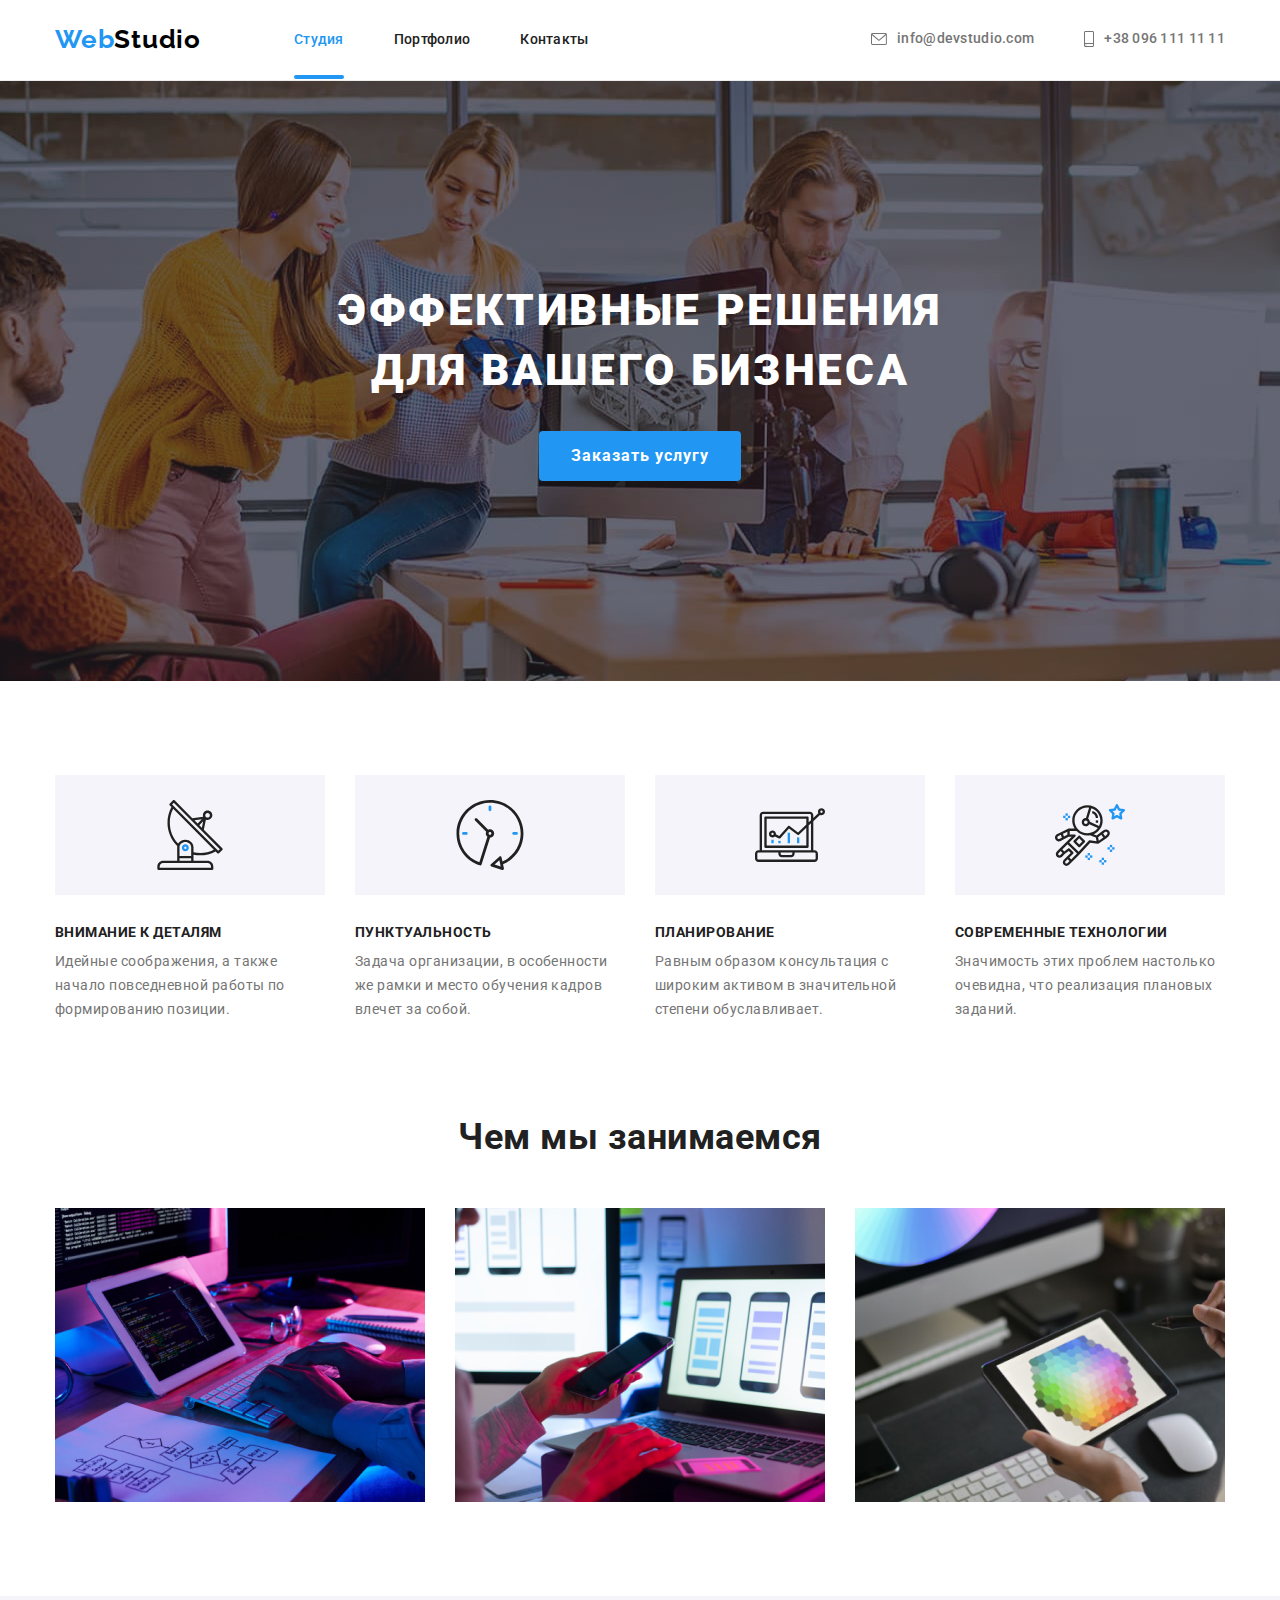
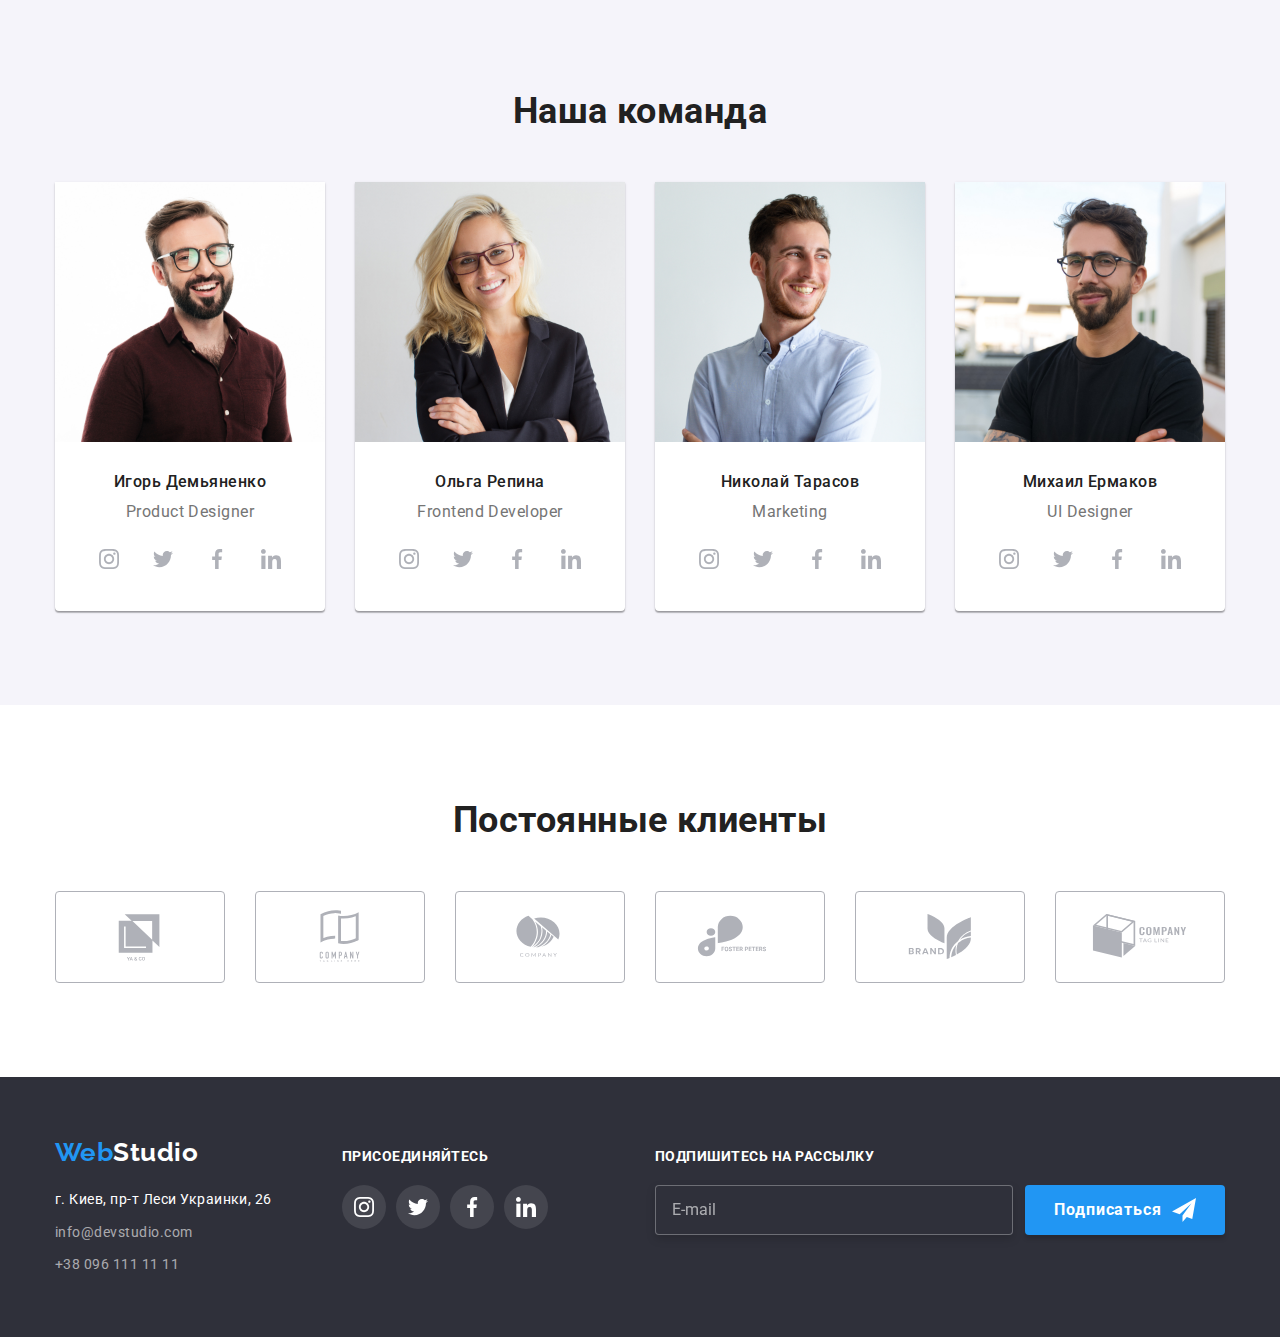
==== index.html @ 2beaefca "New 6" ====
<!DOCTYPE html>
<html lang="ru">

<head>
    <meta charset="UTF-8">
    <meta http-equiv="X-UA-Compatible" content="IE=edge">
    <meta name="viewport" content="width=device-width, initial-scale=1.0">
    <title>WebStudio</title>
    <link rel="preconnect" href="https://fonts.googleapis.com">
    <link rel="preconnect" href="https://fonts.gstatic.com" crossorigin>
    <link href="https://fonts.googleapis.com/css2?family=Raleway:wght@700&family=Roboto:wght@400;500;700;900&display=swap"
        rel="stylesheet">
    <link rel="stylesheet" href="https://cdnjs.cloudflare.com/ajax/libs/modern-normalize/1.1.0/modern-normalize.min.css">    
    <link rel="stylesheet" href="./css/styles.css">
    
</head>

<body>
<!-- Хедер -->    
    <header class="header">
        <div class="container">
            <div class="header-position">
                <div>
                    <a href="./" class="logo"><span class="logo-color">Web</span>Studio</a>
                </div>
                <nav class="nav">
                    <ul class="list-items">
                        <li><a href="./index.html" class="link link-nav current">Студия</a></li>
                        <li><a href="./portfolio.html" class="link link-nav">Портфолио</a></li>
                        <li><a href="" class="link link-nav">Контакты</a></li>
                    </ul>
                </nav>
                <ul class="list-contact">
                        <li>
                            <a href="mailto:info@devstudio.com" class="link link-contact">
                                <svg class="header-icon" width="16" height="12">
                                    <use href="./images/icons/symbol-defs.svg#mail"></use>
                                </svg>
                                info@devstudio.com</a>
                        </li>
                        <li>
                            <a href="tel:+380961111111" class="link link-contact">
                                <svg class="header-icon" width="10" height="16">
                                    <use href="./images/icons/symbol-defs.svg#smartphone"></use>
                                </svg>
                                +38 096 111 11 11</a>
                        </li>
                </ul>
            </div>
        </div>
    </header>

    <main>
<!-- Hero -->
        <section class="hero section">
            <div class="container">
                <h1 class="hero-title">Эффективные решения для вашего бизнеса</h1>
                <button type="button" class="button-service" data-modal-open>Заказать услугу</button>
            </div>
        </section>
<!-- Переваги -->
        <section class="advantage section">
           <div class="container">
                <h2 hidden>Наше преимущество</h2>
                <ul class="advantage-position">
                    <li class="advantage-cards">
                        <div class="advantage-icons">
                            <svg width="70" height="70">
                                <use href="./images/icons/symbol-defs.svg#antenna">
                                </use>
                            </svg>
                        </div>
                        <h3 class="advantage-title">Внимание к деталям</h3>
                        <p class="advantage-text">Идейные соображения, а также начало повседневной работы по формированию позиции.</p>
                    </li>
                    <li class="advantage-cards">
                        <div class="advantage-icons">
                            <svg width="70" height="70">
                                <use href="./images/icons/symbol-defs.svg#clock">
                                </use>
                            </svg>
                        </div>
                        <h3 class="advantage-title">Пунктуальность</h3>
                        <p class="advantage-text">Задача организации, в особенности же рамки и место обучения кадров влечет за собой.
                        </p>
                    </li>
                    <li class="advantage-cards">
                        <div class="advantage-icons">
                            <svg width="70" height="70">
                                <use href="./images/icons/symbol-defs.svg#diagram">
                                </use>
                            </svg>
                        </div>
                        <h3 class="advantage-title">Планирование</h3>
                        <p class="advantage-text">Равным образом консультация с широким активом в значительной степени обуславливает.
                        </p>
                    </li>
                    <li class="advantage-cards">
                        <div class="advantage-icons">
                            <svg width="70" height="70">
                                <use href="./images/icons/symbol-defs.svg#astronaut">
                                </use>
                            </svg>
                        </div>
                        <h3 class="advantage-title">Современные технологии</h3>
                        <p class="advantage-text">Значимость этих проблем настолько очевидна, что реализация плановых заданий.</p>
                    </li>
                </ul>
           </div>
        </section>
<!-- Чим займаємось -->
        <section class="examples section">
            <div class="container">
                <h2 class="examples-title">Чем мы занимаемся</h2>
                <ul class="examples-position">
                    <li>
                        <div class="example-picture">
                            <img src="./images/img1.jpg" alt="Рабочий стол с планшетом" width="370" height="294">
                            <span class="examples-text">Десктопные приложения</span>
                        </div>
                    </li>
                    <li>
                        <div class="example-picture">
                            <img src="./images/img2.jpg" alt="Девушка работает за ноотбуком" width="370" height="294">
                            <span class="examples-text">Мобильные приложения</span>
                        </div>
                        
                    </li>
                    <li>
                        <div class="example-picture">
                            <img src="./images/img3.jpg" alt="Цветовая палитро на планшете" width="370" height="294">
                            <span class="examples-text">Дизайнерские решения</span>
                        </div>
                    </li>
                </ul>
            </div>
        </section>
<!-- Команда -->
        <section class="team section">
            <div class="container">
                <h2 class="team-title">Наша команда</h2>
                <ul class="team-list">
                    <li class="team-member">
                        <img src="./images/img.jpg" lang="en" alt="Product Designer" width="270" height="260">
                        <div class="team-member-position">
                            <h3 class="worker-title">Игорь Демьяненко</h3>
                            <p class="team-text">Product Designer</p>
                            <ul class="member-social-links">
                                <li>
                                    <a href="" class="member-link">
                                        <svg width="20" height="20">
                                            <use href="./images/icons/symbol-defs.svg#instagram">
                                            </use>
                                        </svg>
                                    </a>
                                </li>
                                <li>
                                    <a href="" class="member-link">
                                        <svg width="20" height="20">
                                            <use href="./images/icons/symbol-defs.svg#twitter">
                                            </use>
                                        </svg>
                                    </a>
                                </li>
                                <li>
                                    <a href="" class="member-link">
                                        <svg width="20" height="20">
                                            <use href="./images/icons/symbol-defs.svg#facebook">
                                            </use>
                                        </svg>
                                    </a>
                                </li>
                                <li>
                                    <a href="" class="member-link">
                                        <svg width="20" height="20">
                                            <use href="./images/icons/symbol-defs.svg#linkedin">
                                            </use>
                                        </svg>
                                    </a>
                                </li>
                            </ul>
                        </div>
                    </li>
                    <li class="team-member">
                        <img src="./images/img(1).jpg" lang="en" alt="Frontend Developer" width="270" height="260">
                        <div class="team-member-position">
                            <h3 class="worker-title">Ольга Репина</h3>
                            <p class="team-text">Frontend Developer</p>
                            <ul class="member-social-links">
                                <li>
                                    <a href="" class="member-link">
                                        <svg width="20" height="20">
                                            <use href="./images/icons/symbol-defs.svg#instagram">
                                            </use>
                                        </svg>
                                    </a>
                                </li>
                                <li>
                                    <a href="" class="member-link">
                                        <svg width="20" height="20">
                                            <use href="./images/icons/symbol-defs.svg#twitter">
                                            </use>
                                        </svg>
                                    </a>
                                </li>
                                <li>
                                    <a href="" class="member-link">
                                        <svg width="20" height="20">
                                            <use href="./images/icons/symbol-defs.svg#facebook">
                                            </use>
                                        </svg>
                                    </a>
                                </li>
                                <li>
                                    <a href="" class="member-link">
                                        <svg width="20" height="20">
                                            <use href="./images/icons/symbol-defs.svg#linkedin">
                                            </use>
                                        </svg>
                                    </a>
                                </li>
                            </ul>
                        </div>
                    </li>
                    <li class="team-member">
                        <img src="./images/img(2).jpg" lang="en" alt="Marketing" width="270" height="260">
                        <div class="team-member-position">
                            <h3 class="worker-title">Николай Тарасов</h3>
                            <p class="team-text">Marketing</p>
                            <ul class="member-social-links">
                                <li>
                                    <a href="" class="member-link">
                                        <svg width="20" height="20">
                                            <use href="./images/icons/symbol-defs.svg#instagram">
                                            </use>
                                        </svg>
                                    </a>
                                </li>
                                <li>
                                    <a href="" class="member-link">
                                        <svg width="20" height="20">
                                            <use href="./images/icons/symbol-defs.svg#twitter">
                                            </use>
                                        </svg>
                                    </a>
                                </li>
                                <li>
                                    <a href="" class="member-link">
                                        <svg width="20" height="20">
                                            <use href="./images/icons/symbol-defs.svg#facebook">
                                            </use>
                                        </svg>
                                    </a>
                                </li>
                                <li>
                                    <a href="" class="member-link">
                                        <svg width="20" height="20">
                                            <use href="./images/icons/symbol-defs.svg#linkedin">
                                            </use>
                                        </svg>
                                    </a>
                                </li>
                            </ul>
                        </div>                     
                    </li>
                    <li class="team-member">
                        <img src="./images/img(3).jpg" lang="en" alt="UI Designer" width="270" height="260">
                        <div class="team-member-position">
                            <h3 class="worker-title">Михаил Ермаков</h3>
                            <p class="team-text">UI Designer</p>
                            <ul class="member-social-links">
                                <li>
                                    <a href="" class="member-link">
                                        <svg width="20" height="20">
                                            <use href="./images/icons/symbol-defs.svg#instagram">
                                            </use>
                                        </svg>
                                    </a>
                                </li>
                                <li>
                                    <a href="" class="member-link">
                                        <svg width="20" height="20">
                                            <use href="./images/icons/symbol-defs.svg#twitter">
                                            </use>
                                        </svg>
                                    </a>
                                </li>
                                <li>
                                    <a href="" class="member-link">
                                        <svg width="20" height="20">
                                            <use href="./images/icons/symbol-defs.svg#facebook">
                                            </use>
                                        </svg>
                                    </a>
                                </li>
                                <li>
                                    <a href="" class="member-link">
                                        <svg width="20" height="20">
                                            <use href="./images/icons/symbol-defs.svg#linkedin">
                                            </use>
                                        </svg>
                                    </a>
                                </li>
                            </ul>
                        </div>
                    </li>
                </ul>
            </div>
        </section>
<!-- Постійні клієнти -->
        <section class="clients section">
            <div class="container">
                <h2 class="clients-title">Постоянные клиенты</h2>
                <ul class="regular-customers">
                    <li>
                        <a href="" class="regular-company">
                            <svg width="106" height="60">
                                <use href="./images/icons/symbol-defs.svg#logo2"></use>
                            </svg>
                        </a>
                    </li>
                    <li>
                        <a href="" class="regular-company">
                            <svg width="106" height="60">
                                <use href="./images/icons/symbol-defs.svg#logo1"></use>
                            </svg>
                        </a>
                    </li>
                    <li>
                        <a href="" class="regular-company">
                            <svg width="106" height="60">
                                <use href="./images/icons/symbol-defs.svg#logo3"></use>
                            </svg>
                        </a>
                    </li>
                    <li>
                        <a href="" class="regular-company">
                            <svg width="106" height="60">
                                <use href="./images/icons/symbol-defs.svg#logo4"></use>
                            </svg>
                        </a>
                    </li>
                    <li>
                        <a href="" class="regular-company">
                            <svg width="106" height="60">
                                <use href="./images/icons/symbol-defs.svg#logo5"></use>
                            </svg>
                        </a>
                    </li>
                    <li>
                        <a href="" class="regular-company">
                            <svg width="106" height="60">
                                <use href="./images/icons/symbol-defs.svg#logo6"></use>
                            </svg>
                        </a>
                    </li>
                </ul>
            </div>
        </section>        
    </main>
<!-- Футер -->
    <footer class="footer">
        <div class="container">
            <div class="footer-position">
                <div>
                    <a href="./" class="logo-footer">
                        <span class="logo-color">Web</span>Studio
                    </a>
                    <address>
                        <ul>
                            <li class="address-map">г. Киев, пр-т Леси Украинки, 26</li>
                            <li><a href="mailto:info@devstudio.com" class="address-contact link mail">info@devstudio.com</a></li>
                            <li><a href="tel:+380961111111" class="address-contact link">+38 096 111 11 11</a></li>
                        </ul>
                    </address>
                </div>
                <div class="join">
                    <h2 class="footer-title">присоединяйтесь</h2>
                    <ul class="footer-join-links">
                        <li>
                            <a href="" class="join-link">
                                <svg width="20" height="20">
                                    <use href="./images/icons/symbol-defs.svg#instagram">
                                    </use>
                                </svg>
                            </a>
                        </li>
                        <li>
                            <a href="" class="join-link">
                                <svg width="20" height="20">
                                    <use href="./images/icons/symbol-defs.svg#twitter">
                                    </use>
                                </svg>
                            </a>
                        </li>
                        <li>
                            <a href="" class="join-link">
                                <svg width="20" height="20">
                                    <use href="./images/icons/symbol-defs.svg#facebook">
                                    </use>
                                </svg>
                            </a>
                        </li>
                        <li>
                            <a href="" class="join-link">
                                <svg width="20" height="20">
                                    <use href="./images/icons/symbol-defs.svg#linkedin">
                                    </use>
                                </svg>
                            </a>
                        </li>
                    </ul>
                </div>
                <div class="subscribe">
                    <h2 class="footer-title">Подпишитесь на рассылку</h2>
                    <form class="subscribe-form" name="subscribe-form" autocomplete="on">
                        <input class="input-footer" name="subscribe" type="email" placeholder="E-mail">
                        <button type="submit" class="button-subscribe">Подписаться
                            <svg class="send-icon" width="24" height="24">
                                <use href="./images/icons/symbol-defs.svg#send"></use>
                            </svg>
                        </button>
                    </form>
                </div>
            </div>
        </div>
    </footer>
<!-- Модалка -->    
    <div class="backdrop is-hidden" data-modal>
        <div class="modal">
            <button type="button" class="modal-close-btn" data-modal-close>
                <svg width="11" height="11">
                    <use href="./images/icons/symbol-defs.svg#vector"></use>
                </svg>
            </button>
        </div>
    </div>

    <script src="./js/modal.js"></script>
</body>

</html>
---- css/styles.css ----
:root {
    --main-color: #2196F3;
    --black-color: #212121;
    --main-white: #FFFFFF;
    --text-gray: #757575;
    --background-main: #E5E5E5;
    --background-secondary: #2F303A;
    --cubic-main: cubic-bezier(0.4, 0, 0.2, 1);
}

.link.current {
    color: var(--main-color);
    position: relative;
    padding: 32px 0;
}

.current::after {
    position: absolute;
    display: block;
    content: "";
    background: var(--main-color);
    border-radius: 2px;
    width: 100%;
    height: 4px;
    bottom: 0;
}

ul,
ol {
    list-style: none;
    padding: 0;
    margin: 0;
}

p,
h1,
h2,
h3,
h4,
h5,
h6 {
    margin: 0;
    padding: 0;
}

img {
    display: block;
    max-width: 100%;
    height: auto;
}

.container {
    width: 1200px;
    padding-left: 15px;
    padding-right: 15px;
    margin-right: auto;
    margin-left: auto;
}

/* Body */

body {
    font-family: 'Roboto', sans-serif;
    letter-spacing: 0.03em;
    background-color: var(--main-white);
    color: var(--black-color);
}

.section {
    padding-top: 94px;
    padding-bottom: 94px;
}

/* Посилання */

.link {
    text-decoration: none;
    transition: color 250ms var(--cubic-main);
}

.link:hover,
.link:focus {
    color: var(--main-color);
}

/* Хедер */

.nav {
    display: flex;
}

.header {
    padding-top: 24px;
    padding-bottom: 25px;
    border-bottom: 1px solid #ececec;
}

.header-position {
    display: flex;
    align-items: center;
}

.link-nav {
    color: var(--black-color);
    font-family: 'Roboto', sans-serif;
    font-weight: 500;
    font-size: 14px;
    line-height: 1.14;
    letter-spacing: 0.02em;
}


.link-contact {
    font-family: 'Roboto';
    font-weight: 500;
    font-size: 14px;
    line-height: 1.14;
    letter-spacing: 0.02em;
    color: var(--text-gray);

    display: flex;
    align-items: center;
}

.header-icon {
    fill: var(--text-gray);
    margin-right: 10px;
}


.link-contact:hover .header-icon,
.link-contact:focus .header-icon {
    fill: var(--main-color);
}

.list-contact {
    display: flex;
    gap: 50px;
    margin-left: auto;
}

.list-items {
    display: flex;
    align-items: center; 
    gap: 50px;   
}



/* Logo */
.logo-color {
    color: var(--main-color);
}

.logo {
    display: flex;
    align-items: center;
    margin-right: 93px;

    font-family: 'Raleway', sans-serif;
    font-weight: 700;
    font-size: 26px;
    line-height: 1.19;
    letter-spacing: 0.03em;
    color: #000000;
    text-decoration: none;
}

/* Hero */

.hero {
    letter-spacing: 0.06em;
    padding-top: 200px;
    padding-bottom: 200px;
    background:linear-gradient(rgba(47, 48, 58, 0.4), rgba(47, 48, 58, 0.4)), url(../images/hero-bg.jpg);
    background-repeat: no-repeat;
    background-position: center;
    background-size: cover;
    max-width: 1600px;
    margin: auto;

}


.hero-title {
    font-weight: 900;
    font-size: 44px;
    line-height: 1.36;
    margin-right: auto;
    margin-left: auto;
    text-align: center;
    text-transform: uppercase;
    color: var(--main-white);
    margin-bottom: 30px;
    max-width: 696px;
    letter-spacing: 0.06em;
}

.button-service {
    font-weight: 700;
    font-size: 16px;
    line-height: 1.87;
    letter-spacing: 0.06em;
    min-width: 200px;
    display: block;
    color: var(--main-white);
    background-color: var(--main-color);
    
    
    border-radius: 4px;
    border: none;
    padding: 10px 32px;
    margin: 0 auto;

    cursor: pointer;

    transition: box-shadow 250px var(--cubic-main);
}

.button-service:hover {
    box-shadow: 0px 4px 4px rgba(0, 0, 0, 0.15);
}

/* Переваги */

.advantage {
    padding-bottom: 0;
}

.advantage-position {
    display: flex;
    flex-wrap: wrap;
    gap: 30px;
}

.advantage-cards {
    width: 270px;
}

.advantage-title {
    font-weight: 700;
    font-size: 14px;
    line-height: 1.14;
    text-transform: uppercase;

    margin-bottom: 10px;
}

.advantage-text {
    font-size: 14px;
    line-height: 1.71;
    
    color: var(--text-gray);
}

.advantage-icons {
    display: flex;
    justify-content: center;
    align-items: center;

    margin-bottom: 30px;
    width: 270px;
    height: 120px;
    background-color: #F5F4FA;
}

/* Чим займаємось */

.examples-title {
    font-weight: 700;
    font-size: 36px;
    line-height: 1.17;
    text-align: center;

    margin-bottom: 50px;
}

.examples-position {
    display: flex;
    justify-content: space-between;
    gap: 30px;
}

.example-picture {
    position: relative;
    overflow: hidden;
}

.examples-text {
    position: absolute;
    display: flex;
    justify-content: center;
    align-items: center;
    left: 0;
    width: 100%;
    padding: 27px 0;

    font-weight: 700;
    font-size: 14px;
    line-height: 1.14;
    text-transform: uppercase;
    
    color: var(--main-white);
    background: rgba(47, 48, 58, 0.8);
    transition: transform 250ms var(--cubic-main);
}

.example-picture:hover .examples-text {
    transform: translateY(-100%);
}

/* Команда */

.team {
    background-color: #F5F4FA;
}

.team-title {
    font-weight: 700;
    font-size: 36px;
    line-height: 1.17;
    text-align: center;

    margin-bottom: 50px;
}

.team-list {
    background-color: #F5F4FA;
    display: flex;
    gap: 30px;
}

.team-member-position {
    padding-top: 30px;
    padding-bottom: 30px;
    padding-left: 32px;
    padding-right: 32px;
}

.team-member {
    background: var(--main-white);
    width: 270px;
    box-shadow: 0px 1px 3px rgba(0, 0, 0, 0.12), 0px 1px 1px rgba(0, 0, 0, 0.14), 0px 2px 1px rgba(0, 0, 0, 0.2);
    border-radius: 0px 0px 4px 4px;
}

.worker-title {
    font-weight: 500;
    font-size: 16px;
    line-height: 1.19;
    text-align: center;

    margin-bottom: 10px;
}

.team-text {
    font-size: 16px;
    line-height: 1.19;
    text-align: center;
    
    color: var(--text-gray);
}

.member-social-links {
    display: flex;
    gap: 10px;
    justify-content: space-between;
    margin-top: 16px;
}

.member-link {
    display: flex;
    justify-content: center;
    align-items: center;
    width: 44px;
    height: 44px;
    background-color: var(--main-white);
    border-radius: 50%;
    fill: #AFB1B8;

    transition: background-color 250ms var(--cubic-main),
    fill 250ms var(--cubic-main),
    border-radius 250ms var(--cubic-main);
}

.member-link:hover,
.member-link:focus {
    background-color: var(--main-color);
    fill: var(--main-white);
    
}

/* Постійні клієнти */

.clients-title {
    font-weight: 700;
    font-size: 36px;
    line-height: 1.17;
    text-align: center;

    margin-bottom: 50px;
}

.regular-customers {
    display: flex;
    justify-content: space-between;
    align-items: center;
    gap: 30px;
}

.regular-company {
    display: flex;
    justify-content: center;
    align-items: center;

    fill: #AFB1B8;
    width: 170px;
    height: 92px;
    border: 1px solid #AFB1B8;
    border-radius: 4px;

    transition: fill 250ms var(--cubic-main),border-color 250ms var(--cubic-main);
}

.regular-company:hover,
.regular-company:focus {
    fill: var(--main-color);
    border-color: var(--main-color);
}

/* Футер */

footer {
    background-color: var(--background-secondary);
}

.footer {
    padding-top: 60px;
    padding-bottom: 60px;
}

.footer-position {
    display: flex;
    align-items: baseline;
}

.logo-footer {
    font-family: 'Raleway', sans-serif;
    font-weight: 700;
    font-size: 26px;
    line-height: 1.19;
    color: var(--main-white);
    text-decoration: none;
    display: block;

    margin-bottom: 20px;
}

.address-map {
    font-family: 'Roboto', sans-serif;
    font-size: 14px;
    line-height: 1.71;
    font-style: normal;
        
    color: var(--main-white);
    margin-bottom: 9px;
}

.address-contact {
    font-family: 'Roboto';
    font-size: 14px;
    line-height: 1.71;
    font-style: normal;
    color:rgba(255, 255, 255, 0.6);

    display: block;
}

.mail {
    margin-bottom: 9px;
}

.footer-title {
    font-size: 14px;
    line-height: 1.14;
    text-transform: uppercase;
    margin-bottom: 20px;
    
    color: var(--main-white);
}

.join {
    margin-left: 70px;
}

.footer-join-links {
    display: flex;
    gap: 10px;

}

.join-link {
    display: flex;
    justify-content: center;
    align-items: center;
    width: 44px;
    height: 44px;
    background-color: rgba(255, 255, 255, 0.1);
    border-radius: 50%;
    
    fill: var(--main-white);

    transition: background-color 250ms var(--cubic-main);
}

.join-link:hover,
.join-link:focus {
    background-color: var(--main-color);
}

.input-footer {
    padding-top: 15px;
    padding-bottom: 15px;
    padding-left: 16px;
    width: 358px;
    background-color: var(--background-secondary);

    border: 1px solid rgba(255, 255, 255, 0.3);
    filter: drop-shadow(0px 4px 4px rgba(0, 0, 0, 0.15));
    border-radius: 4px;
}

.input-footer::placeholder {
    font-size: 16px;
    line-height: 1.25;
    
     color: rgba(255, 255, 255, 0.6);
}

.subscribe {
    display: flex;
    flex-flow: column;
    margin-left: auto;
}

.subscribe-form {
    display: flex;
}

.button-subscribe {
    display: flex;
    justify-content: center;
    align-items: center;

    font-weight: 700;
    font-size: 16px;
    line-height: 1.88;
    letter-spacing: 0.06em;
    border: none;
    width: 200px;
    height: 50px;
    margin-left: 12px;
    
    box-shadow: 0px 4px 4px rgba(0, 0, 0, 0.15);
    border-radius: 4px;
    color: #FFFFFF;
    background-color: var(--main-color);
}

.send-icon {
    margin-left: 10px;
}

/* Кнопки фільтрації */

.portfolio-button {
    font-family: inherit;
    font-weight: 500;
    font-size: 16px;
    line-height: 1.6;
    text-align: center;
    
    color: var(--black-color);
    background-color: #F5F4FA;

    border-radius: 4px;
    border: none;
    padding: 6px 22px;

    cursor: pointer;

    transition: color 250ms var(--cubic-main),
    background-color 250ms var(--cubic-main),
    box-shadow 250ms var(--cubic-main);
}

.filter-button {
    display: flex;
    justify-content: center;
    gap: 8px;
    margin-bottom: 50px;
}

.portfolio-button.active {
    color: var(--main-white);
    background-color: var(--main-color);
    box-shadow: 0px 3px 1px rgba(0, 0, 0, 0.1), 0px 1px 2px rgba(0, 0, 0, 0.08), 0px 2px 2px rgba(0, 0, 0, 0.12);
}

.portfolio-button:hover,
.portfolio-button:focus {
    color: var(--main-white);
    background-color: var(--main-color);
    box-shadow: 0px 3px 1px rgba(0, 0, 0, 0.1), 0px 1px 2px rgba(0, 0, 0, 0.08), 0px 2px 2px rgba(0, 0, 0, 0.12);
}

/* Приклади */

.example {
    display: flex;
    flex-wrap: wrap;

    gap: 30px;
}

.example-card {
    width: 370px;
    height: 404px;
    border: 1px solid #EEEEEE;
    transition: box-shadow 250ms var(--cubic-main);
}

.example-card:hover,
.example-card:focus {
    box-shadow: 0px 1px 1px rgba(0, 0, 0, 0.12), 0px 4px 4px rgba(0, 0, 0, 0.06), 1px 4px 6px rgba(0, 0, 0, 0.16);
}

.example-title {
    font-weight: 700;
    font-size: 18px;
    line-height: 2;
    letter-spacing: 0.06em;
    margin-bottom: 4px;
}

.example-text {
    font-size: 16px;
    line-height: 1.88;

    color: var(--text-gray);
}

.example-images {
    position: relative;
    overflow: hidden;
}

.text-on-animation {
    position: absolute;

    font-size: 18px;
    line-height: 1.56;
    height: 100%;
    padding: 63px 24px;

    color: var(--main-white);
    background: rgba(33, 150, 243, 0.9);

    transition: transform 250ms var(--cubic-main);
}

.example-card:hover .text-on-animation {
    transform: translateY(-100%);
}

.link-example-card {
    text-decoration: none;
    color: var(--black-color);
}

.example-card-position {
    padding-top: 20px;
    padding-bottom: 20px;
    padding-left: 24px;
    padding-right: 24px;
}

.backdrop {
    position: fixed;
    top: 0;
    left: 0;
    width: 100%;
    height: 100%;
    background: rgba(0, 0, 0, 0.2);
    opacity: 1;
    transition: opacity 250ms var(--cubic-main);
}

.backdrop.is-hidden {
    opacity: 0;
    pointer-events: none;
    visibility: hidden;
}

.backdrop.is-hidden .modal {
    transform: translate(-50%, -50%) scale(0.8);
}

.modal {
    position: absolute;
    top: 50%;
    left: 50%;

    min-width: 528px;
    min-height: 581px;
    background: #FFFFFF;
    box-shadow: 0px 1px 3px rgba(0, 0, 0, 0.12), 0px 1px 1px rgba(0, 0, 0, 0.14), 0px 2px 1px rgba(0, 0, 0, 0.2);
    border-radius: 4px;

    opacity: 1;
    transform: translate(-50%, -50%) scale(1);
    transition: transform 250ms var(--cubic-main);
}

.modal-close-btn {
    position: absolute;
    top: 8px;
    right: 8px;

    border: 1px solid rgba(0, 0, 0, 0.1);
    border-radius: 50%;
    background-color: var(--main-white); 
    fill: #000000;
    height: 30px;
    width: 30px;
}
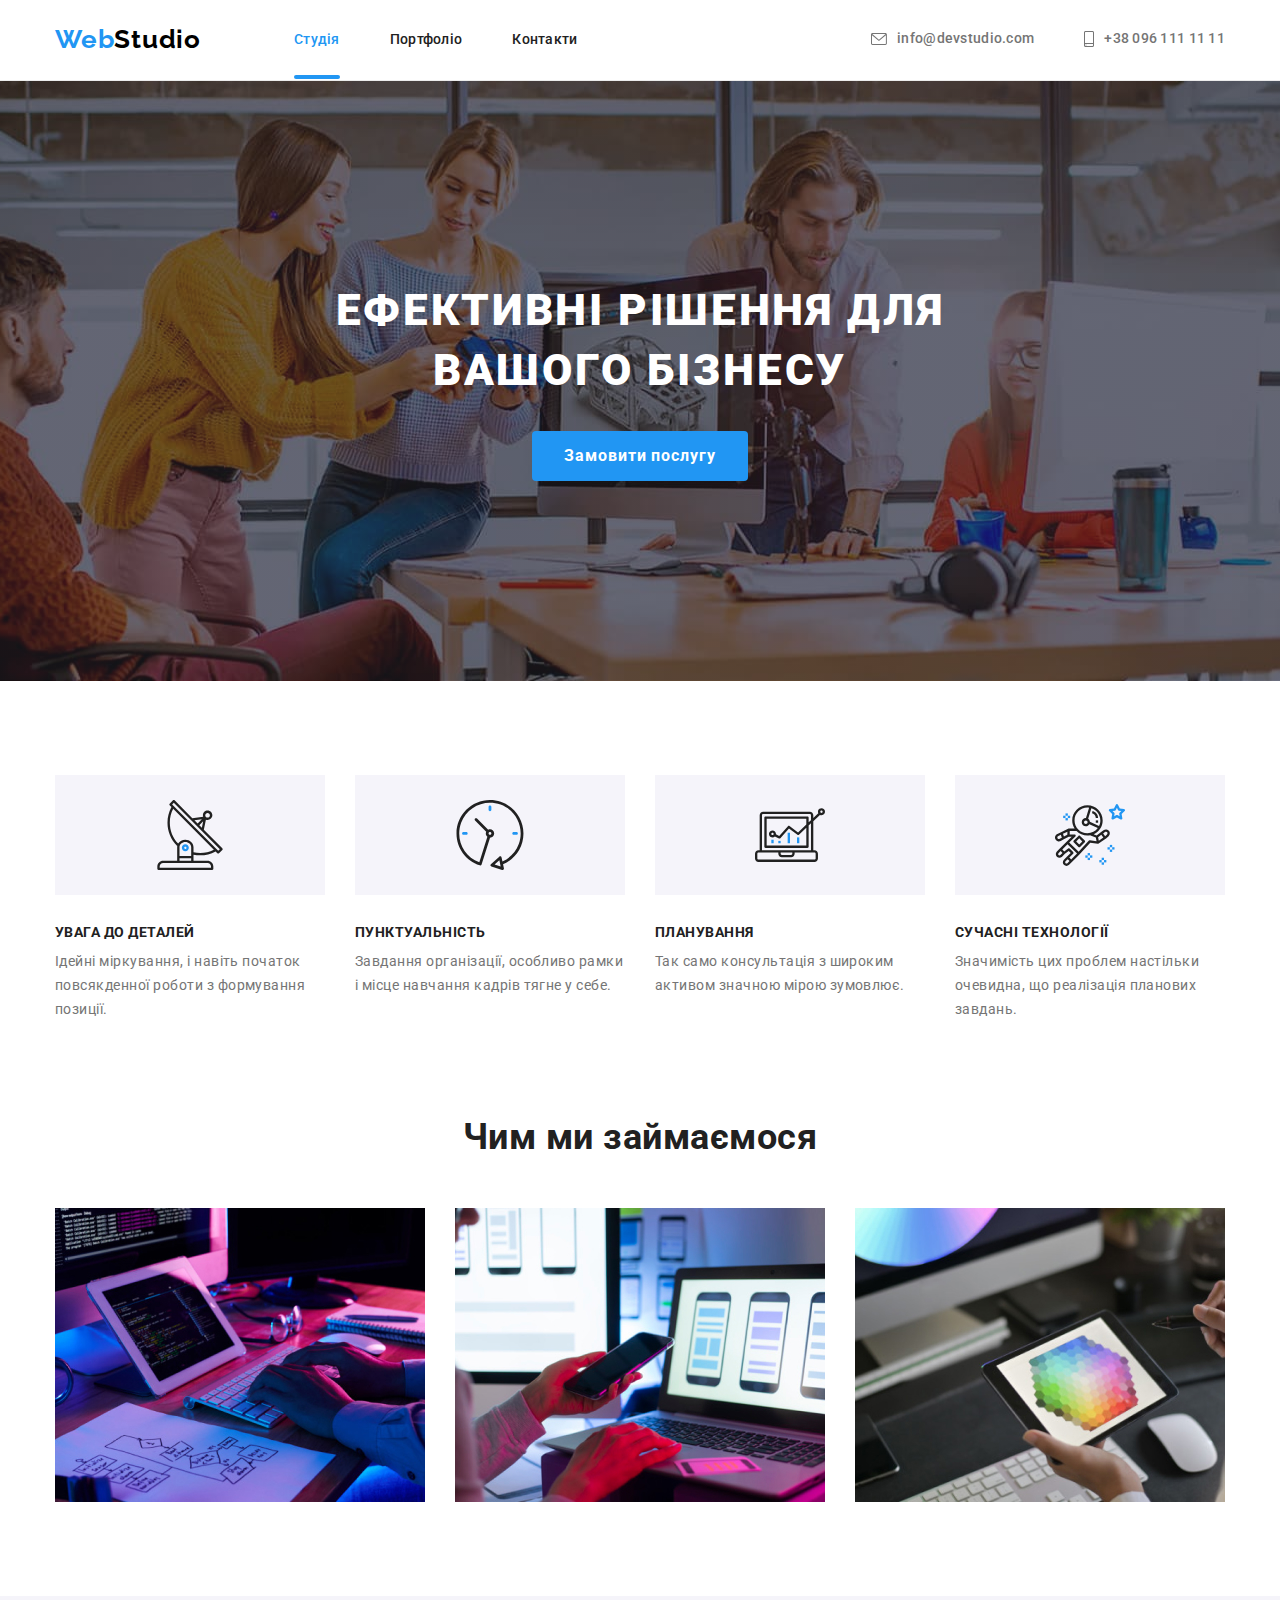
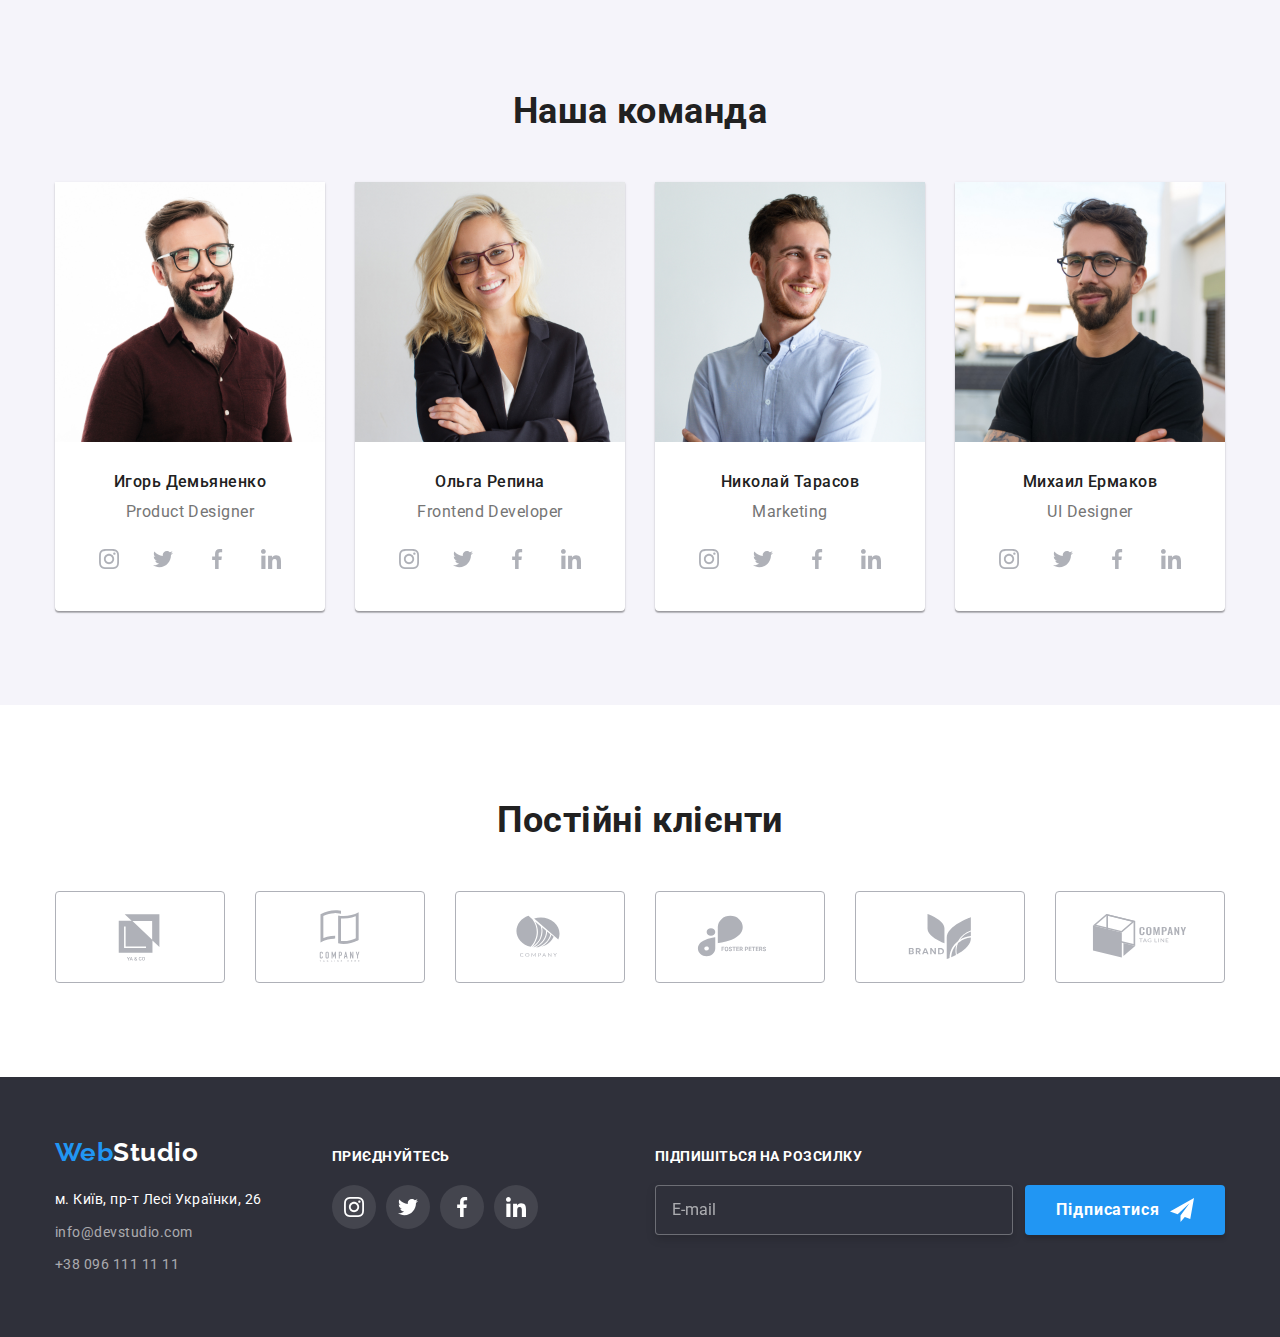
==== commit cd554618: "Update" ====
--- a/index.html
+++ b/index.html
@@ -1,5 +1,5 @@
 <!DOCTYPE html>
-<html lang="ru">
+<html lang="uk">
 
 <head>
     <meta charset="UTF-8">
@@ -25,9 +25,9 @@
                 </div>
                 <nav class="nav">
                     <ul class="list-items">
-                        <li><a href="./index.html" class="link link-nav current">Студия</a></li>
-                        <li><a href="./portfolio.html" class="link link-nav">Портфолио</a></li>
-                        <li><a href="" class="link link-nav">Контакты</a></li>
+                        <li><a href="./index.html" class="link link-nav current">Студія</a></li>
+                        <li><a href="./portfolio.html" class="link link-nav">Портфоліо</a></li>
+                        <li><a href="" class="link link-nav">Контакти</a></li>
                     </ul>
                 </nav>
                 <ul class="list-contact">
@@ -54,14 +54,14 @@
 <!-- Hero -->
         <section class="hero section">
             <div class="container">
-                <h1 class="hero-title">Эффективные решения для вашего бизнеса</h1>
-                <button type="button" class="button-service" data-modal-open>Заказать услугу</button>
+                <h1 class="hero-title">Ефективні рішення для вашого бізнесу</h1>
+                <button type="button" class="button-service" data-modal-open>Замовити послугу</button>
             </div>
         </section>
 <!-- Переваги -->
         <section class="advantage section">
            <div class="container">
-                <h2 hidden>Наше преимущество</h2>
+                <h2 hidden>Наша перевага</h2>
                 <ul class="advantage-position">
                     <li class="advantage-cards">
                         <div class="advantage-icons">
@@ -70,8 +70,8 @@
                                 </use>
                             </svg>
                         </div>
-                        <h3 class="advantage-title">Внимание к деталям</h3>
-                        <p class="advantage-text">Идейные соображения, а также начало повседневной работы по формированию позиции.</p>
+                        <h3 class="advantage-title">УВАГА ДО ДЕТАЛЕЙ</h3>
+                        <p class="advantage-text">Ідейні міркування, і навіть початок повсякденної роботи з формування позиції.</p>
                     </li>
                     <li class="advantage-cards">
                         <div class="advantage-icons">
@@ -80,8 +80,8 @@
                                 </use>
                             </svg>
                         </div>
-                        <h3 class="advantage-title">Пунктуальность</h3>
-                        <p class="advantage-text">Задача организации, в особенности же рамки и место обучения кадров влечет за собой.
+                        <h3 class="advantage-title">ПУНКТУАЛЬНІСТЬ</h3>
+                        <p class="advantage-text">Завдання організації, особливо рамки і місце навчання кадрів тягне у себе.
                         </p>
                     </li>
                     <li class="advantage-cards">
@@ -91,8 +91,8 @@
                                 </use>
                             </svg>
                         </div>
-                        <h3 class="advantage-title">Планирование</h3>
-                        <p class="advantage-text">Равным образом консультация с широким активом в значительной степени обуславливает.
+                        <h3 class="advantage-title">ПЛАНУВАННЯ</h3>
+                        <p class="advantage-text">Так само консультація з широким активом значною мірою зумовлює.
                         </p>
                     </li>
                     <li class="advantage-cards">
@@ -102,8 +102,8 @@
                                 </use>
                             </svg>
                         </div>
-                        <h3 class="advantage-title">Современные технологии</h3>
-                        <p class="advantage-text">Значимость этих проблем настолько очевидна, что реализация плановых заданий.</p>
+                        <h3 class="advantage-title">СУЧАСНІ ТЕХНОЛОГІЇ</h3>
+                        <p class="advantage-text">Значимість цих проблем настільки очевидна, що реалізація планових завдань.</p>
                     </li>
                 </ul>
            </div>
@@ -111,25 +111,25 @@
 <!-- Чим займаємось -->
         <section class="examples section">
             <div class="container">
-                <h2 class="examples-title">Чем мы занимаемся</h2>
+                <h2 class="examples-title">Чим ми займаємося</h2>
                 <ul class="examples-position">
                     <li>
                         <div class="example-picture">
                             <img src="./images/img1.jpg" alt="Рабочий стол с планшетом" width="370" height="294">
-                            <span class="examples-text">Десктопные приложения</span>
+                            <span class="examples-text">Десктопні додатки</span>
                         </div>
                     </li>
                     <li>
                         <div class="example-picture">
                             <img src="./images/img2.jpg" alt="Девушка работает за ноотбуком" width="370" height="294">
-                            <span class="examples-text">Мобильные приложения</span>
+                            <span class="examples-text">Мобільні додатки</span>
                         </div>
                         
                     </li>
                     <li>
                         <div class="example-picture">
                             <img src="./images/img3.jpg" alt="Цветовая палитро на планшете" width="370" height="294">
-                            <span class="examples-text">Дизайнерские решения</span>
+                            <span class="examples-text">Дизайнерські рішення</span>
                         </div>
                     </li>
                 </ul>
@@ -310,7 +310,7 @@
 <!-- Постійні клієнти -->
         <section class="clients section">
             <div class="container">
-                <h2 class="clients-title">Постоянные клиенты</h2>
+                <h2 class="clients-title">Постійні клієнти</h2>
                 <ul class="regular-customers">
                     <li>
                         <a href="" class="regular-company">
@@ -368,14 +368,14 @@
                     </a>
                     <address>
                         <ul>
-                            <li class="address-map">г. Киев, пр-т Леси Украинки, 26</li>
+                            <li class="address-map">м. Київ, пр-т Лесі Українки, 26</li>
                             <li><a href="mailto:info@devstudio.com" class="address-contact link mail">info@devstudio.com</a></li>
                             <li><a href="tel:+380961111111" class="address-contact link">+38 096 111 11 11</a></li>
                         </ul>
                     </address>
                 </div>
                 <div class="join">
-                    <h2 class="footer-title">присоединяйтесь</h2>
+                    <h2 class="footer-title">приєднуйтесь</h2>
                     <ul class="footer-join-links">
                         <li>
                             <a href="" class="join-link">
@@ -412,10 +412,10 @@
                     </ul>
                 </div>
                 <div class="subscribe">
-                    <h2 class="footer-title">Подпишитесь на рассылку</h2>
+                    <h2 class="footer-title">Підпишіться на розсилку</h2>
                     <form class="subscribe-form" name="subscribe-form" autocomplete="on">
                         <input class="input-footer" name="subscribe" type="email" placeholder="E-mail">
-                        <button type="submit" class="button-subscribe">Подписаться
+                        <button type="submit" class="button-subscribe">Підписатися
                             <svg class="send-icon" width="24" height="24">
                                 <use href="./images/icons/symbol-defs.svg#send"></use>
                             </svg>
@@ -433,6 +433,72 @@
                     <use href="./images/icons/symbol-defs.svg#vector"></use>
                 </svg>
             </button>
+            <div class="feedback-form-position">
+                <h2 class="feedback-title">Залиште свої дані, ми вам передзвонимо</h2>
+                <form class="feedback-form">
+                    <ul>
+                        <li>
+                            <label class="label-title" for="name">Ім'я</label>
+                            <div class="input-logo-position">
+                                <input 
+                                id="name" 
+                                class="input-feedback" 
+                                name="name-feedback" 
+                                type="text" 
+                                required autofocus>
+                                <svg class="logo-feedback" width="18" height="18">
+                                    <use href="./images/icons/symbol-defs.svg#person-black"></use>
+                                </svg>
+                            </div>
+                        </li>
+                        <li>
+                            <label class="label-title" for="telephone">Телефон</label>
+                            <div class="input-logo-position">
+                                <input 
+                                id="telephone" 
+                                class="input-feedback" 
+                                name="telephone-feedback" 
+                                type="tel" 
+                                required>
+                                <svg class="logo-feedback" width="18" height="18">
+                                    <use href="./images/icons/symbol-defs.svg#phone-black"></use>
+                                </svg>
+                            </div>
+                        </li>
+                        <li>
+                            <label class="label-title" for="email">Пошта</label>
+                            <div class="input-logo-position">
+                                <input 
+                                id="email" 
+                                class="input-feedback" 
+                                name="email-feedback" 
+                                type="email">
+                                <svg class="logo-feedback" width="18" height="18">
+                                    <use href="./images/icons/symbol-defs.svg#email-black"></use>
+                                </svg>
+                            </div>
+                        </li>
+                        <li>
+                            <label class="label-title" for="comment">Коментар</label>
+                            <div>
+                                <textarea 
+                                class="textarea-feedback" 
+                                name="comment-feedback" 
+                                id="comment"
+                                placeholder="Введіть текст"></textarea>
+                            </div>
+                        </li>
+                    </ul>
+                    <label class="agree-label">
+                        <input class="checkbox" type="checkbox" name="agree-feedback">
+                            <svg class="agree-check">
+                                <use href="./images/icons/symbol-defs.svg#icon-cube"></use>
+                            </svg>
+                                Погоджуюся з розсилкою та приймаю <a href="#" class="agree-link">Умови договору</a>
+                    </label>
+                    <button class="button-feedback" type="submit">Відправити</button>
+                </form>
+            </div>
         </div>
     </div>
 
--- a/css/styles.css
+++ b/css/styles.css
@@ -560,6 +560,7 @@
     width: 200px;
     height: 50px;
     margin-left: 12px;
+    cursor: pointer;
     
     box-shadow: 0px 4px 4px rgba(0, 0, 0, 0.15);
     border-radius: 4px;
@@ -684,6 +685,8 @@
     padding-left: 24px;
     padding-right: 24px;
 }
+
+/*  MODAL  */
 
 .backdrop {
     position: fixed;
@@ -711,8 +714,9 @@
     top: 50%;
     left: 50%;
 
-    min-width: 528px;
-    min-height: 581px;
+    max-width: 528px;
+    max-height: 581px;
+    height: 100%;
     background: #FFFFFF;
     box-shadow: 0px 1px 3px rgba(0, 0, 0, 0.12), 0px 1px 1px rgba(0, 0, 0, 0.14), 0px 2px 1px rgba(0, 0, 0, 0.2);
     border-radius: 4px;
@@ -733,4 +737,157 @@
     fill: #000000;
     height: 30px;
     width: 30px;
+    transition: fill 250ms var(--cubic-main);
+}
+
+.modal-close-btn:hover {
+    fill: var(--main-color);
+    cursor: pointer;
+}
+
+.feedback-form-position {
+    padding: 40px;
+}
+
+.feedback-title {
+    font-size: 20px;
+    line-height: 1.15;
+    text-align: center;
+    letter-spacing: 0.03em;
+    
+    color: var(--black-color);
+
+    margin-bottom: 12px;
+}
+
+.label-title {
+    font-size: 12px;
+    line-height: 1.17;
+    letter-spacing: 0.01em;
+
+    color: var(--text-gray);
+
+    display: block;
+    margin-bottom: 4px;
+    margin-top: 10px;
+}
+
+
+.input-feedback {
+    border: 1px solid rgba(33, 33, 33, 0.2);
+    border-radius: 4px;
+    height: 40px;
+    width: 100%;
+    cursor: pointer;
+    padding-left: 42px;
+}
+
+.input-feedback:focus {
+    outline-color: var(--main-color);
+}
+
+.input-logo-position {
+    position: relative;
+}
+
+.logo-feedback {
+    position: absolute;
+    top: 50%;
+    left: 12px;
+    transform: translateY(-50%);
+}
+
+.input-feedback:focus + .logo-feedback {
+    fill: var(--main-color);
+}
+
+.textarea-feedback {
+    border: 1px solid rgba(33, 33, 33, 0.2);
+    border-radius: 4px;
+    resize: none;
+    width: 448px;
+    height: 120px;
+    margin-bottom: 20px;
+    padding: 12px 16px;
+}
+
+.textarea-feedback::placeholder {
+    font-size: 12px;
+    line-height: 1.17;
+    letter-spacing: 0.01em;
+    
+    color: rgba(117, 117, 117, 0.5);
+}
+
+.textarea-feedback:focus {
+    outline-color: var(--main-color);
+}
+
+.agree-label {
+    font-size: 14px;
+    line-height: 1.71;
+    letter-spacing: 0.03em;
+
+    color: var(--text-gray);
+    display: flex;
+    align-items: center;
+    justify-content: center;
+    position: relative;
+}
+
+.agree-link {
+    color: var(--main-color);
+    margin-left: 4px;
+}
+
+.checkbox {
+    position: absolute;
+    width: 1px;
+    height: 1px;
+    margin: -1px;
+    border: 0;
+    padding: 0;
+    clip: rect(0 0 0 0);
+    overflow: hidden;
+}
+
+.agree-check {
+    width: 16px;
+    height: 15px;
+    fill: var(--black-color);
+    margin-right: 7px;
+}
+
+.checkbox:checked + .agree-check {
+    fill: var(--main-color);
+    background-image: url(../images/icons/check.svg);
+    background-origin: border-box;
+}
+
+.button-feedback {
+    font-weight: 700;
+    font-size: 16px;
+    line-height: 1.88;
+    border: none;
+
+    color: var(--main-white);
+    background-color: var(--main-color);
+
+    display: flex;
+    align-items: center;
+    justify-content: center;
+    letter-spacing: 0.06em;
+    transition: box-shadow 250ms var(--cubic-main);
+    
+    border-radius: 4px;
+    width: 200px;
+    height: 50px;
+    margin-top: 30px;
+    margin-left: auto;
+    margin-right: auto;
+    cursor: pointer;
+}
+
+.button-feedback:hover {
+    box-shadow: 0px 4px 4px rgba(0, 0, 0, 0.15);
 }